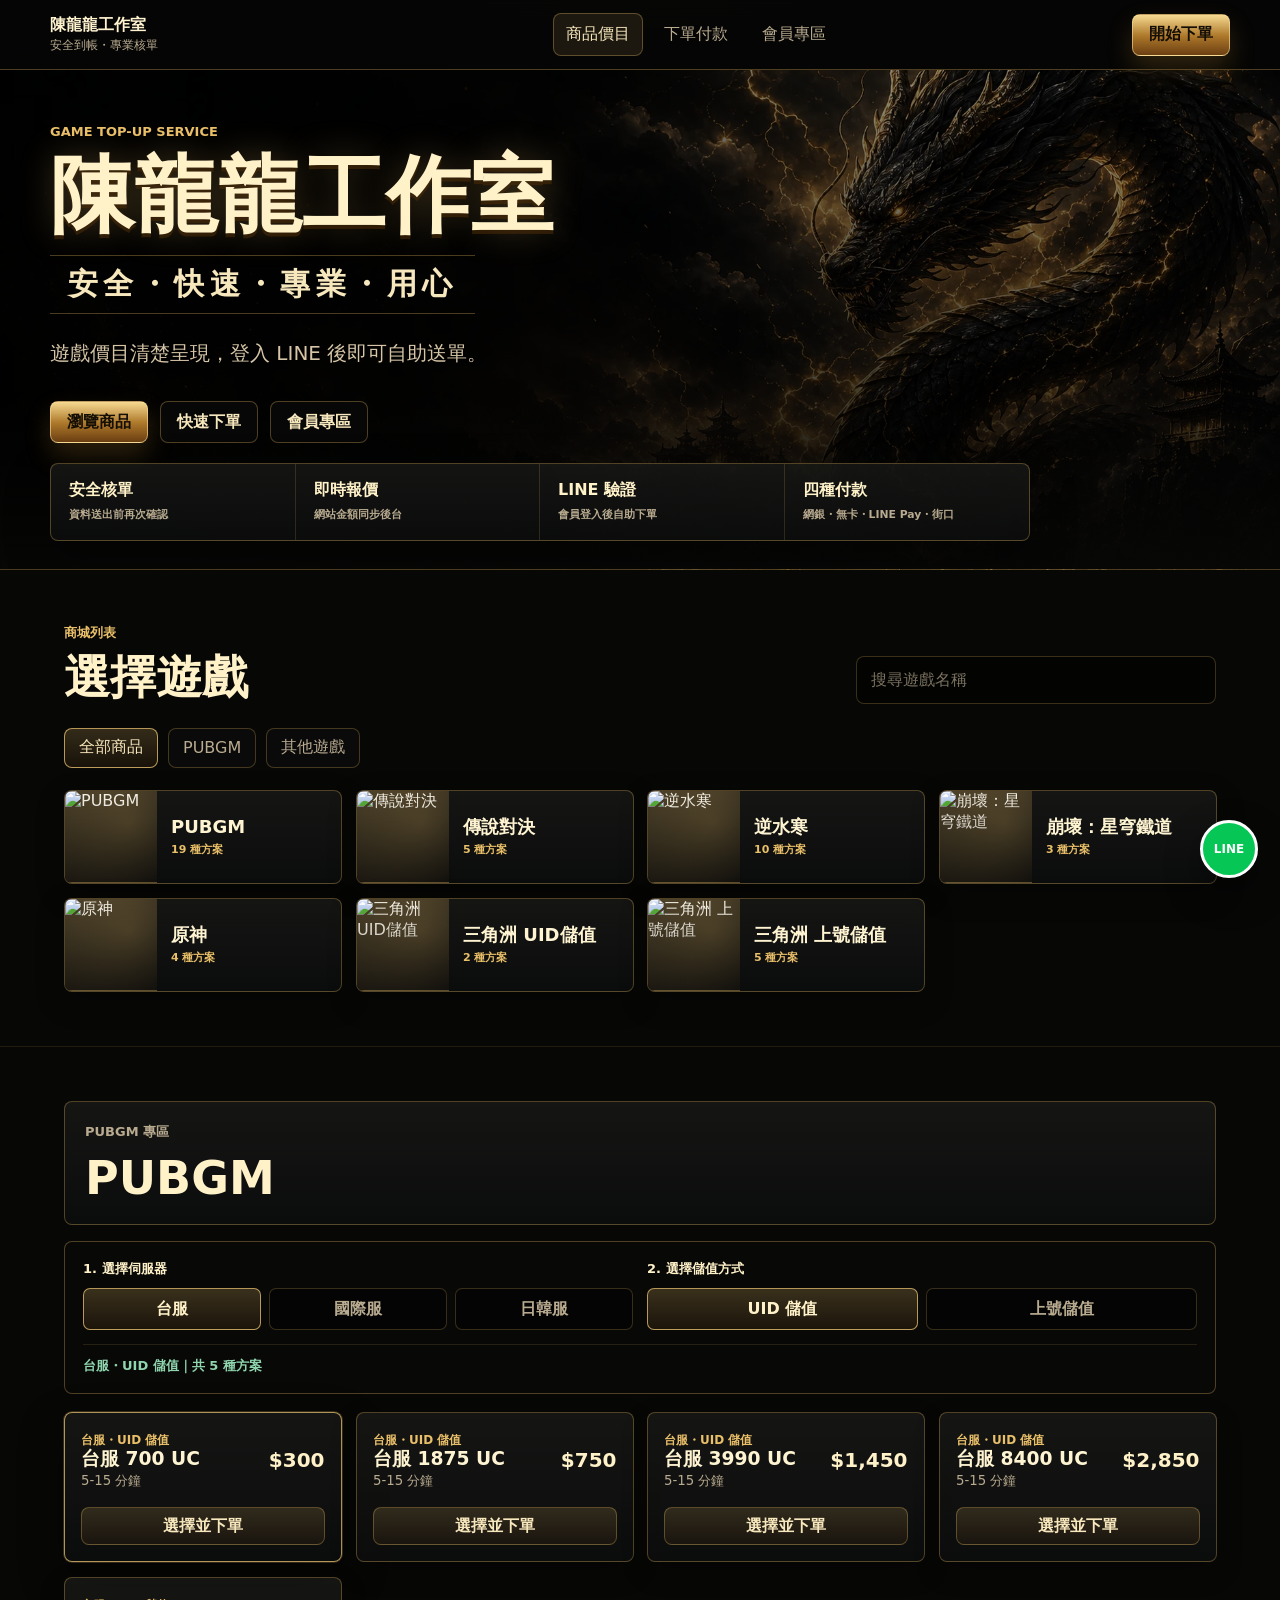
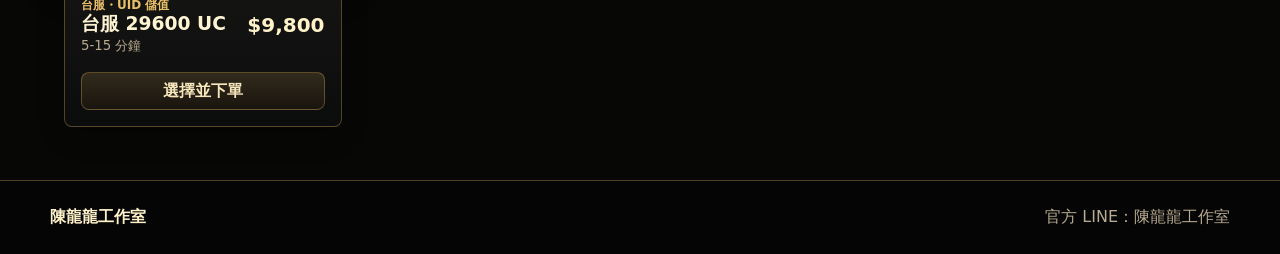
==== 01_正式網站檔案/網站原始檔/index.html @ 3202ae92 "Fix bundle plan selection and display" ====
<!doctype html>
<html lang="zh-Hant">
  <head>
    <meta charset="utf-8" />
    <meta name="viewport" content="width=device-width, initial-scale=1" />
    <title>陳龍龍工作室 | 遊戲商城</title>
    <script>
      (() => {
        const params = new URLSearchParams(location.search);
        const hasLineCallback = params.has("code") && params.has("state");
        const liffState = params.get("liff.state");
        const normalizeLineTarget = (value) => {
          if (!value) return "";
          let target = value;
          try {
            target = decodeURIComponent(value);
          } catch (error) {
            target = value;
          }
          if (!target.startsWith("/")) target = `/${target}`;
          return target.startsWith("//") ? "" : target;
        };

        const goToLineTarget = (target) => {
          const targetUrl = new URL(target, location.origin);
          if (targetUrl.pathname === "/" && hasLineCallback) targetUrl.pathname = "/order";
          params.delete("liff.state");
          params.forEach((value, key) => {
            if (!key.startsWith("liff.") && !targetUrl.searchParams.has(key)) {
              targetUrl.searchParams.append(key, value);
            }
          });
          const nextPath = `${targetUrl.pathname}${targetUrl.search}${targetUrl.hash || location.hash}`;
          const currentPath = `${location.pathname}${location.search}${location.hash}`;
          if (nextPath !== currentPath) location.replace(nextPath);
        };

        if (liffState) {
          const target = normalizeLineTarget(liffState);
          if (target) {
            goToLineTarget(target);
            return;
          }
        }

        if ((location.pathname.replace(/\/+$/, "") || "/") === "/" && hasLineCallback) {
          const targetUrl = new URL(location.href);
          targetUrl.pathname = "/order";
          location.replace(`${targetUrl.pathname}${targetUrl.search}${targetUrl.hash}`);
          return;
        }

        const path = location.pathname.replace(/\/+$/, "") || "/";
        const previewPage = params.get("view");
        document.documentElement.dataset.page = ["prices", "order", "member"].includes(previewPage)
          ? previewPage
          :
          path === "/order" || path === "/order.html"
            ? "order"
            : path === "/member" || path === "/member.html"
              ? "member"
              : "prices";
      })();
    </script>
    <link rel="preconnect" href="https://static.line-scdn.net" crossorigin />
    <link rel="dns-prefetch" href="https://script.google.com" />
    <link rel="preload" as="image" href="assets/dragon-premium-hero.webp" fetchpriority="high" />
    <link rel="stylesheet" href="styles.css?v=20260702-polish-1" />
    <script defer src="products.js?v=20260702-main-delta-v1"></script>
    <script defer src="line-config.js?v=20260702-main-account-v1"></script>
    <script defer src="payment-config.js?v=20260629-order-success"></script>
    <script>
      if (location.hostname === "dc12633.netlify.app") {
        location.replace(`https://327xzwyu.com${location.pathname}${location.search}${location.hash}`);
      }
    </script>
    <script>
      if (document.documentElement.dataset.page !== "prices") {
        const lineSdk = document.createElement("script");
        lineSdk.id = "lineLiffSdk";
        lineSdk.async = true;
        lineSdk.src = "https://static.line-scdn.net/liff/edge/2/sdk.js";
        document.head.appendChild(lineSdk);
      }
    </script>
  </head>
  <body>
    <header class="topbar">
      <a class="brand" href="/" aria-label="陳龍龍工作室首頁">
        <span>
          <strong>陳龍龍工作室</strong>
          <small>安全到帳・專業核單</small>
        </span>
      </a>

      <nav class="nav" aria-label="主要導覽">
        <a data-nav-page="prices" href="/">商品價目</a>
        <a data-nav-page="order" href="/order">下單付款</a>
        <a data-nav-page="member" href="/member">會員專區</a>
      </nav>

      <a class="header-action" href="/order">開始下單</a>
    </header>

    <main id="home">
      <section class="hero page-view page-prices">
        <div class="hero-copy">
          <p class="eyebrow">Game Top-Up Service</p>
          <h1>陳龍龍工作室</h1>
          <p class="hero-subtitle">安全・快速・專業・用心</p>
          <p class="lead">遊戲價目清楚呈現，登入 LINE 後即可自助送單。</p>
          <div class="hero-actions">
            <a class="primary-action" href="#games">瀏覽商品</a>
            <a class="secondary-action" href="/order">快速下單</a>
            <a class="secondary-action" href="/member">會員專區</a>
          </div>
        </div>

        <div class="hero-service-bar" aria-label="服務特色">
          <span><b>安全核單</b><small>資料送出前再次確認</small></span>
          <span><b>即時報價</b><small>網站金額同步後台</small></span>
          <span><b>LINE 驗證</b><small>會員登入後自助下單</small></span>
          <span><b>四種付款</b><small>網銀・無卡・LINE Pay・街口</small></span>
        </div>
      </section>

      <section class="store-shell page-view page-prices" id="games">
        <div class="section-head">
          <div>
            <p class="eyebrow">商城列表</p>
            <h2>選擇遊戲</h2>
          </div>
          <div class="search-box">
            <input id="gameSearch" type="search" placeholder="搜尋遊戲名稱" />
          </div>
        </div>

        <div class="category-tabs" id="categoryTabs" aria-label="遊戲分類"></div>
        <div class="game-grid" id="gameGrid"></div>
      </section>

      <section class="detail-panel page-view page-prices" id="detail">
        <div class="detail-hero">
          <div>
            <p class="eyebrow" id="detailCategory">UID 儲值</p>
            <h2 id="detailName">選擇遊戲</h2>
            <p id="detailDesc" hidden></p>
          </div>
        </div>

        <div class="catalog-filter-panel" id="catalogFilters" hidden></div>
        <div class="price-list" id="priceList"></div>
      </section>

      <section class="order-zone page-view page-order" id="order">
        <div class="order-page-head">
          <div>
            <p class="eyebrow">Order & Payment</p>
            <h1>下單與付款</h1>
            <p>選擇商品後填寫遊戲資料與付款方式，送出成功會立即顯示訂單編號。</p>
          </div>
          <a class="secondary-button" href="/">返回商品價目</a>
        </div>
        <form class="order-form" id="orderForm">
          <div class="section-head compact">
            <div>
              <p class="eyebrow">線上訂單</p>
              <h2>提交代儲資料</h2>
            </div>
            <span class="secure-badge">LINE 會員驗證</span>
          </div>

          <div class="member-panel" id="lineMemberPanel">
            <div class="member-identity">
              <span>LINE 會員</span>
              <strong id="lineMemberName">尚未登入</strong>
              <small id="lineMemberHint">請先登入 LINE 後再下單。</small>
            </div>
            <div class="member-summary" id="lineMemberSummary" hidden>
              <div>
                <span>會員等級</span>
                <strong id="memberLevelName">普通會員</strong>
              </div>
              <div>
                <span>目前折扣</span>
                <strong id="memberDiscountLabel">無折扣</strong>
              </div>
              <div>
                <span>累積消費</span>
                <strong id="memberTotalSpent">NT$ 0</strong>
              </div>
              <div>
                <span>完成訂單</span>
                <strong id="memberCompletedOrders">0 筆</strong>
              </div>
            </div>
            <button class="secondary-button line-login-button" id="lineLoginButton" type="button">LINE 登入</button>
            <a class="secondary-button member-area-link" href="/member">查看會員專區</a>
          </div>

          <div class="form-grid">
            <label>
              遊戲
              <select id="gameSelect" required></select>
            </label>
            <div class="plan-field" id="planField">
              <span>方案</span>
              <select id="planSelect" required></select>
              <div class="plan-picker" id="planPicker" hidden>
                <button class="plan-picker-button" id="planPickerButton" type="button" aria-expanded="false" aria-controls="planPickerMenu"></button>
                <div class="plan-picker-menu" id="planPickerMenu" hidden></div>
              </div>
            </div>
            <label>
              數量
              <input id="quantity" type="number" min="1" max="20" value="1" required />
            </label>
            <label>
              伺服器 / 區服
              <input id="serverName" type="text" placeholder="例如：台服、國際服、亞服" required />
            </label>
            <label>
              UID
              <input id="playerId" type="text" placeholder="請填 UID" required />
            </label>
            <label>
              玩家名稱
              <input id="playerName" type="text" placeholder="請填遊戲內玩家名稱" required />
            </label>
            <label id="gameLoginMethodField" hidden>
              登入方式
              <select id="gameLoginMethod">
                <option value="">請選擇登入方式</option>
                <option value="掃碼登入">掃碼登入</option>
                <option value="Facebook">Facebook</option>
                <option value="Google">Google</option>
                <option value="Apple ID">Apple ID</option>
                <option value="LINE">LINE</option>
                <option value="Twitter / X">Twitter / X</option>
                <option value="其他">其他</option>
              </select>
              <small id="loginInfoHint">此方案需要提供登入方式、帳號與密碼。</small>
            </label>
            <label id="gameLoginAccountField" hidden>
              帳號
              <input id="gameLoginAccount" type="text" maxlength="160" autocomplete="off" placeholder="請填遊戲登入帳號" />
            </label>
            <label id="gameLoginPasswordField" hidden>
              密碼
              <input id="gameLoginPassword" type="text" maxlength="160" autocomplete="off" placeholder="請填遊戲登入密碼" />
            </label>
          </div>

          <div class="payment-box">
            <div class="payment-title">
              <span>付款方式</span>
              <small>選好後送出訂單，付款資訊會由官方 LINE 傳送。</small>
            </div>
            <div class="payment-options">
              <button class="pay active" data-payment="網銀" type="button">
                <strong>網銀轉帳</strong>
                <small>銀行帳戶付款</small>
              </button>
              <button class="pay" data-payment="無卡" type="button">
                <strong>無卡存款</strong>
                <small>ATM / 超商代碼</small>
              </button>
              <button class="pay" data-payment="LINE Pay" type="button">
                <strong>LINE Pay</strong>
                <small>請向客服確認</small>
              </button>
              <button class="pay" data-payment="街口" type="button">
                <strong>街口支付</strong>
                <small>填末三碼辨識</small>
              </button>
            </div>
            <label id="paymentAccountField" class="payment-account-field">
              付款帳戶識別
              <input id="paymentAccountKey" type="text" maxlength="80" placeholder="銀行名稱＋帳號末五碼" autocomplete="off" />
              <small id="paymentAccountHint">只填銀行名稱與帳號末五碼，不要填完整帳號。</small>
            </label>
            <div class="payment-preview">
              <small>已選付款方式</small>
              <p id="paymentPreview">付款方式：網銀</p>
              <strong class="payment-safety-warning">只接受本人付款，禁止第三方代付、代轉、代存。</strong>
            </div>
          </div>

          <p class="verify-status" id="verifyStatus">請先登入 LINE 會員後再下單。</p>

          <label class="wide">
            備註
            <textarea id="notes" rows="4" placeholder="可填付款後五碼、特殊需求或客服備註"></textarea>
          </label>

          <section class="terms-confirmation" aria-labelledby="termsTitle">
            <div class="terms-confirmation-head">
              <div>
                <span>下單前必讀</span>
                <strong id="termsTitle">購買須知與年齡確認</strong>
              </div>
              <button class="secondary-button" id="openTermsButton" type="button">閱讀購買須知</button>
            </div>
            <p>須完整閱讀購買須知並完成兩項確認，才能送出訂單。</p>
            <label class="check-row terms-check">
              <input id="termsAccepted" type="checkbox" required disabled />
              <span>我已完整閱讀並同意購買須知。</span>
            </label>
            <label class="check-row terms-check">
              <input id="ageConfirmed" type="checkbox" required />
              <span>我確認本人已滿 18 歲；若未滿 18 歲，已事先取得法定代理人同意後下單。</span>
            </label>
          </section>

          <label class="check-row">
            <input id="policy" type="checkbox" required />
            <span>我確認遊戲、伺服器、UID 與方案皆正確；若填寫錯誤導致儲值問題，需自行承擔責任。</span>
          </label>

          <button class="submit-btn" type="submit">送出訂單</button>
        </form>

        <aside class="summary" aria-live="polite">
          <div class="summary-top">
            <span>折扣後金額</span>
            <strong id="summaryTotal">NT$ 0</strong>
          </div>
          <div class="summary-line">
            <span>原價</span>
            <b id="summaryOriginalTotal">NT$ 0</b>
          </div>
          <div class="summary-line">
            <span>會員等級</span>
            <b id="summaryMemberLevel">普通會員</b>
          </div>
          <div class="summary-line">
            <span>會員折扣</span>
            <b id="summaryDiscount">無折扣</b>
          </div>
          <div class="summary-line">
            <span>遊戲</span>
            <b id="summaryGame">尚未選擇</b>
          </div>
          <div class="summary-line">
            <span>方案</span>
            <b id="summaryPlan">尚未選擇</b>
          </div>
          <div class="summary-line">
            <span>處理時間</span>
            <b id="summaryEta">確認後處理</b>
          </div>
          <div class="confirmation" id="confirmation" hidden></div>
        </aside>
      </section>

      <section class="member-area page-view page-member" id="memberArea">
        <div class="section-head">
          <div>
            <p class="eyebrow">Member Center</p>
            <h2>會員專區</h2>
          </div>
          <div class="member-page-actions">
            <a class="secondary-button" href="/">查看商品價目</a>
            <button class="secondary-button" id="memberAreaLoginButton" type="button">LINE 會員登入</button>
          </div>
        </div>

        <div class="member-area-grid" id="memberAreaContent">
          <article class="member-level-card">
            <span>目前會員等級</span>
            <strong id="areaMemberLevel">尚未登入</strong>
            <p id="areaMemberHint">登入 LINE 後即可查看會員等級、累積消費與最近訂單。</p>
          </article>

          <article class="member-progress-card">
            <div class="member-card-head">
              <span>累積消費</span>
              <strong id="areaTotalSpent">NT$ 0</strong>
            </div>
            <div class="progress-track" aria-label="會員升級進度">
              <div class="progress-fill" id="areaProgressFill" style="width: 0%"></div>
            </div>
            <p id="areaNextLevelText">登入後顯示升級進度。</p>
          </article>

          <article class="member-benefits-card">
            <div class="member-card-head">
              <span>會員權益</span>
              <strong id="areaDiscountLabel">無折扣</strong>
            </div>
            <div class="benefit-list">
              <div><span>優先排單</span><b id="areaPriorityStatus">尚未登入</b></div>
              <div><span>完成訂單</span><b id="areaCompletedOrders">0 筆</b></div>
              <div><span>下次折扣</span><b id="areaDiscountPercent">原價</b></div>
            </div>
          </article>

          <article class="member-rules-card">
            <h3>會員等級權益說明</h3>
            <div class="level-rule-grid" id="levelRuleGrid">
              <div><b>普通會員</b><span>預設等級・一般排單・無折扣</span></div>
              <div><b>青銅會員</b><span>累積 NT$ 30,000・優先排單・無折扣</span></div>
              <div><b>白銀會員</b><span>累積 NT$ 50,000・優先排單・無折扣</span></div>
              <div><b>黃金會員</b><span>累積 NT$ 100,000・優先排單・無折扣</span></div>
            </div>
          </article>

          <article class="member-orders-card">
            <div class="member-card-head">
              <span>最近訂單紀錄</span>
              <strong id="areaOrderCount">0 筆</strong>
            </div>
            <div class="member-orders-list" id="areaRecentOrders">
              <p>登入後顯示最近訂單。</p>
            </div>
          </article>
        </div>
      </section>
    </main>

    <a class="floating-line" href="https://line.me/R/ti/p/@327xzwyu" target="_blank" rel="noopener" aria-label="加入 DC手遊代儲官方 LINE">LINE</a>

    <footer class="site-footer">
      <strong>陳龍龍工作室</strong>
      <span>官方 LINE：陳龍龍工作室</span>
    </footer>

    <div class="terms-modal" id="termsModal" hidden>
      <div class="terms-backdrop" data-close-terms></div>
      <section class="terms-dialog" role="dialog" aria-modal="true" aria-labelledby="termsDialogTitle">
        <div class="terms-dialog-head">
          <div>
            <p class="eyebrow">下單前必讀</p>
            <h2 id="termsDialogTitle">購買須知</h2>
          </div>
          <button class="terms-close" type="button" data-close-terms aria-label="關閉購買須知">×</button>
        </div>

        <div class="terms-content" id="termsContent" tabindex="0">
          <p class="terms-lead">請完整閱讀以下內容。滑到最下方後，才能按下「我已閱讀並同意」。</p>
          <ol>
            <li>上號代儲期間，請買家關閉遊戲且勿強制登入遊戲，以避免扣款失敗。請等待工作人員通知儲值完畢後再上線；若因買家於代儲期間登入而造成儲值失敗，相關後果由買家自行承擔。</li>
            <li>代儲服務開始執行或交易完成後，不得任意取消交易或要求退款；但法律另有強制規定者，不在此限。</li>
            <li>代儲服務完成後，請買家務必立即更改密碼，以維護帳號安全並避免非必要誤會。</li>
            <li>若遊戲官方禁止第三方代儲行為，買家仍選擇委託本店代儲，後續若帳號遭遊戲官方限制、停權或其他處分，本店不負相關賠償責任；但因本店故意或重大過失所致者，不在此限。</li>
            <li>如遇代儲後點數遭扣回，請提供完整截圖並向遊戲官方確認遭退款的交易明細。經雙方核實後，依實際情況進入補單程序。</li>
          </ol>
          <div class="terms-note">
            <strong>服務性質說明</strong>
            <p>本服務係依買家指示代為處理遊戲儲值並提供相關勞務。買家送出訂單，即表示已閱讀、理解並同意本購買須知。</p>
          </div>
          <p class="terms-minor">未滿 18 歲者，必須先取得法定代理人同意後才能下單。若無法確認已取得同意，請勿送出訂單。</p>
        </div>

        <div class="terms-dialog-actions">
          <small id="termsScrollHint">請繼續向下閱讀</small>
          <button class="submit-btn terms-accept-button" id="acceptTermsButton" type="button" disabled>我已閱讀並同意</button>
        </div>
      </section>
    </div>

    <div class="order-success-modal" id="orderSuccessModal" hidden>
      <div class="order-success-backdrop"></div>
      <section class="order-success-dialog" role="dialog" aria-modal="true" aria-labelledby="orderSuccessTitle">
        <div class="success-check" aria-hidden="true">✓</div>
        <p class="eyebrow">Order Submitted</p>
        <h2 id="orderSuccessTitle">訂單已送出</h2>
        <p class="success-lead">我們已收到你的訂單，請不要重複送單。</p>

        <div class="success-order-info">
          <span>訂單編號</span>
          <strong id="successOrderId"></strong>
          <span>訂單金額</span>
          <strong id="successOrderTotal"></strong>
        </div>

        <div class="success-payment-info">
          <span>付款方式</span>
          <strong id="successPaymentMethod"></strong>
          <p id="successPaymentInstruction"></p>
        </div>

        <p class="success-line-status" id="successLineStatus">官方 LINE 正在傳送訂單通知。</p>
        <div class="success-actions">
          <button class="secondary-button" id="copySuccessOrderButton" type="button">複製訂單與付款資料</button>
          <button class="submit-btn" id="closeSuccessButton" type="button">我知道了</button>
        </div>
      </section>
    </div>

    <script defer src="app.js?v=20260702-bundle-plan-1"></script>
  </body>
</html>
---- 01_正式網站檔案/網站原始檔/styles.css ----
:root {
  color-scheme: dark;
  --ink: #f7e7bd;
  --text: #f8f3e8;
  --muted: #b9ab90;
  --line: rgba(218, 174, 88, .34);
  --line-strong: rgba(241, 201, 118, .72);
  --paper: #070706;
  --panel: rgba(12, 13, 14, .86);
  --panel-solid: #10100e;
  --gold: #e9bf69;
  --gold-soft: #b98533;
  --gold-deep: #6b4619;
  --jade: #8fd5ae;
  --red: #8b1f19;
  --shadow: 0 18px 44px rgba(0, 0, 0, .38);
}

* {
  box-sizing: border-box;
}

[hidden] {
  display: none !important;
}

html {
  scroll-behavior: smooth;
}

body {
  margin: 0;
  min-width: 320px;
  background:
    linear-gradient(180deg, rgba(233, 191, 105, .05), transparent 360px),
    radial-gradient(circle at 50% -20%, rgba(170, 113, 34, .16), transparent 520px),
    var(--paper);
  color: var(--text);
  font-family: "Microsoft JhengHei", "Noto Sans TC", system-ui, sans-serif;
  letter-spacing: 0;
}

a {
  color: inherit;
  text-decoration: none;
}

button,
input,
select,
textarea {
  font: inherit;
}

button,
a {
  touch-action: manipulation;
}

button {
  cursor: pointer;
}

.topbar {
  position: sticky;
  top: 0;
  z-index: 30;
  display: flex;
  align-items: center;
  justify-content: space-between;
  gap: 18px;
  min-height: 70px;
  padding: 10px max(18px, calc((100vw - 1180px) / 2));
  border-bottom: 1px solid var(--line);
  background: rgba(5, 5, 5, .9);
  backdrop-filter: blur(10px);
}

.brand {
  display: inline-flex;
  align-items: center;
  min-width: 210px;
}

.brand strong,
.brand small {
  display: block;
  line-height: 1.12;
}

.brand strong {
  color: #fff3cf;
}

.brand small {
  margin-top: 5px;
  color: var(--muted);
  font-size: 12px;
}

.nav {
  display: flex;
  gap: 8px;
  color: var(--muted);
}

.nav a {
  min-width: 64px;
  padding: 10px 12px;
  border-radius: 8px;
  text-align: center;
}

.nav a:hover {
  background: rgba(233, 191, 105, .1);
  color: var(--ink);
}

.header-action,
.primary-action,
.secondary-action,
.submit-btn,
.secondary-button {
  display: inline-flex;
  align-items: center;
  justify-content: center;
  min-height: 42px;
  padding: 0 16px;
  border-radius: 8px;
  font-weight: 900;
  white-space: nowrap;
}

.header-action,
.primary-action,
.submit-btn {
  border: 1px solid rgba(250, 222, 150, .6);
  background:
    linear-gradient(180deg, #f6d991, #ae792b 52%, #6b3f12);
  color: #140e05;
  box-shadow: 0 12px 26px rgba(185, 133, 51, .24);
}

.secondary-action,
.secondary-button {
  border: 1px solid var(--line);
  background: rgba(10, 10, 10, .72);
  color: var(--ink);
}

.hero {
  position: relative;
  min-height: min(560px, calc(100vh - 70px));
  display: grid;
  grid-template-rows: 1fr auto;
  align-items: center;
  padding: 70px max(18px, calc((100vw - 1180px) / 2)) 28px;
  overflow: hidden;
  border-bottom: 1px solid var(--line);
  background:
    linear-gradient(90deg, rgba(0, 0, 0, .92) 0%, rgba(0, 0, 0, .72) 38%, rgba(0, 0, 0, .32) 64%, rgba(0, 0, 0, .2) 100%),
    linear-gradient(180deg, rgba(0, 0, 0, .18), rgba(0, 0, 0, .84)),
    url("assets/dragon-premium-hero.webp") center / cover no-repeat;
}

.hero::after {
  content: "";
  position: absolute;
  inset: auto 0 0;
  height: 34%;
  background: linear-gradient(180deg, transparent, rgba(7, 7, 6, .94));
  pointer-events: none;
}

.hero-copy,
.hero-service-bar {
  position: relative;
  z-index: 1;
}

.hero-copy {
  max-width: 680px;
  padding-bottom: 30px;
}

.eyebrow {
  margin: 0 0 10px;
  color: var(--gold);
  font-size: 13px;
  font-weight: 900;
  text-transform: uppercase;
}

h1,
h2,
h3 {
  margin: 0;
  line-height: 1.12;
}

h1 {
  max-width: 860px;
  color: #fff2c9;
  font-family: "DFKai-SB", "KaiTi", "Microsoft JhengHei", serif;
  font-size: clamp(52px, 7vw, 84px);
  font-weight: 900;
  text-shadow: 0 4px 0 rgba(76, 43, 8, .55), 0 0 34px rgba(233, 191, 105, .28);
}

h2 {
  color: #fff2c9;
  font-size: clamp(28px, 4vw, 46px);
}

h3 {
  color: #fff4d2;
}

.hero-subtitle {
  width: fit-content;
  margin: 12px 0 0;
  padding: 8px 18px;
  border-top: 1px solid var(--line);
  border-bottom: 1px solid var(--line);
  color: var(--ink);
  font-size: clamp(18px, 2.5vw, 30px);
  font-weight: 900;
  letter-spacing: .18em;
}

.lead {
  max-width: 560px;
  margin: 22px 0 0;
  color: #d6c6a7;
  font-size: clamp(16px, 2vw, 20px);
  line-height: 1.75;
}

.hero-actions {
  display: flex;
  flex-wrap: wrap;
  gap: 12px;
  margin-top: 30px;
}

.hero-service-bar,
.game-card,
.detail-hero,
.price-card,
.order-form,
.summary,
.admin-panel,
.admin-game {
  border: 1px solid var(--line);
  background:
    linear-gradient(180deg, rgba(255, 244, 210, .055), rgba(255, 255, 255, .015)),
    rgba(8, 9, 9, .82);
  box-shadow: var(--shadow);
}

.hero-service-bar span,
.summary-top span,
.summary-line span,
.payment-box > span,
.payment-title span {
  color: var(--gold);
  font-size: 13px;
  font-weight: 900;
}

.hero-service-bar {
  display: grid;
  grid-template-columns: repeat(4, minmax(0, 1fr));
  width: min(100%, 980px);
  border-radius: 8px;
  overflow: hidden;
}

.hero-service-bar span {
  display: grid;
  gap: 5px;
  min-height: 76px;
  padding: 16px 18px;
  border-right: 1px solid rgba(218, 174, 88, .18);
}

.hero-service-bar span:last-child {
  border-right: 0;
}

.hero-service-bar b {
  color: #fff2c9;
  font-size: 16px;
}

.hero-service-bar small {
  color: var(--muted);
  line-height: 1.45;
}

.store-shell,
.detail-panel,
.order-zone,
.member-area,
.admin-shell {
  width: min(100%, 1324px);
  margin-inline: auto;
  padding: 54px clamp(18px, 5vw, 72px);
}

.detail-panel,
.order-zone,
.member-area {
  content-visibility: auto;
  contain-intrinsic-size: auto 760px;
}

.section-head {
  display: flex;
  align-items: end;
  justify-content: space-between;
  gap: 18px;
  margin-bottom: 24px;
}

.section-head.compact {
  margin-bottom: 22px;
}

.search-box {
  width: min(360px, 100%);
}

input,
select,
textarea {
  width: 100%;
  border: 1px solid rgba(218, 174, 88, .26);
  border-radius: 8px;
  background: rgba(0, 0, 0, .56);
  color: #fff5da;
  outline: none;
}

input,
select {
  min-height: 48px;
  padding: 0 14px;
}

textarea {
  padding: 14px;
  resize: vertical;
}

input::placeholder,
textarea::placeholder {
  color: rgba(222, 205, 171, .55);
}

input:focus,
select:focus,
textarea:focus {
  border-color: var(--line-strong);
  box-shadow: 0 0 0 3px rgba(233, 191, 105, .12);
}

.category-tabs {
  display: flex;
  flex-wrap: wrap;
  gap: 10px;
  margin-bottom: 22px;
}

.category-tab,
.pay {
  min-height: 40px;
  padding: 0 14px;
  border: 1px solid rgba(218, 174, 88, .28);
  border-radius: 8px;
  background: rgba(12, 12, 12, .78);
  color: var(--muted);
}

.category-tab.active,
.category-tab:hover,
.pay.active,
.pay:hover {
  border-color: var(--line-strong);
  background: linear-gradient(180deg, rgba(233, 191, 105, .2), rgba(107, 70, 25, .18));
  color: var(--ink);
}

.game-grid,
.price-list {
  display: grid;
  grid-template-columns: repeat(4, minmax(0, 1fr));
  gap: 18px;
}

.game-card {
  display: grid;
  grid-template-rows: auto 1fr;
  overflow: hidden;
  border-radius: 8px;
  cursor: pointer;
  contain: layout paint style;
  transition: transform .16s ease, border-color .16s ease;
}

.game-card:hover {
  transform: translateY(-4px);
  border-color: var(--line-strong);
}

.game-cover {
  position: relative;
  display: grid;
  aspect-ratio: 16 / 10;
  place-items: center;
  overflow: hidden;
  background:
    linear-gradient(135deg, rgba(233, 191, 105, .22), rgba(0, 0, 0, .15)),
    radial-gradient(circle at 70% 35%, rgba(233, 191, 105, .26), transparent 90px),
    #111;
}

.game-cover img {
  width: 100%;
  height: 100%;
  object-fit: cover;
}

.game-cover::after {
  content: "";
  position: absolute;
  inset: 0;
  border-bottom: 1px solid var(--line);
  background: linear-gradient(180deg, transparent, rgba(0, 0, 0, .34));
}

.game-cover span {
  position: relative;
  z-index: 1;
  color: #fff0c8;
  font-family: "DFKai-SB", "KaiTi", "Microsoft JhengHei", serif;
  font-size: 58px;
  font-weight: 900;
  text-shadow: 0 0 24px rgba(233, 191, 105, .3);
}

.game-card-body {
  display: grid;
  min-height: 68px;
  place-items: center;
  padding: 16px;
  text-align: center;
}

.game-card-body h3 {
  font-size: 20px;
}

.game-card-body p,
.detail-hero p,
.price-card small,
.verify-status,
.admin-game span {
  color: var(--muted);
  line-height: 1.6;
}

.detail-panel {
  border-top: 1px solid rgba(218, 174, 88, .12);
}

.price-list {
  grid-template-columns: repeat(3, minmax(0, 1fr));
}

.detail-hero {
  display: grid;
  grid-template-columns: 1fr;
  gap: 12px;
  align-items: center;
  margin-bottom: 24px;
  padding: 24px;
  border-radius: 8px;
}

.detail-score {
  display: grid;
  min-width: 110px;
  justify-items: center;
  padding: 16px;
  border: 1px solid rgba(218, 174, 88, .28);
  border-radius: 8px;
  background: rgba(0, 0, 0, .42);
}

.detail-score strong {
  color: var(--gold);
  font-size: 34px;
}

.detail-score span,
.detail-score small {
  color: var(--muted);
}

.price-card {
  display: grid;
  grid-template-columns: 1fr auto;
  gap: 16px;
  align-items: center;
  min-height: 148px;
  padding: 18px;
  border-radius: 8px;
  contain: layout paint style;
}

.price-card.selected {
  border-color: var(--line-strong);
  box-shadow: 0 0 0 1px rgba(233, 191, 105, .2), var(--shadow);
}

.price-card span {
  color: var(--gold);
  font-size: 12px;
  font-weight: 900;
}

.price-card strong {
  color: #fff2c9;
  font-size: 22px;
}

.select-plan {
  grid-column: 1 / -1;
  min-height: 40px;
  border: 1px solid var(--line);
  border-radius: 8px;
  background: rgba(0, 0, 0, .52);
  color: var(--ink);
  font-weight: 900;
}

.select-plan:hover {
  border-color: var(--line-strong);
}

.order-zone {
  display: grid;
  grid-template-columns: minmax(0, 1fr) minmax(320px, .38fr);
  gap: 22px;
  align-items: start;
}

.order-form,
.summary,
.admin-panel {
  padding: 24px;
  border-radius: 8px;
}

.form-grid,
.admin-form {
  display: grid;
  grid-template-columns: repeat(2, minmax(0, 1fr));
  gap: 16px;
}

label {
  display: grid;
  gap: 8px;
  color: #fff2c9;
  font-weight: 900;
}

.plan-field {
  position: relative;
  display: grid;
  gap: 8px;
  color: #fff2c9;
  font-weight: 900;
}

.plan-field.enhanced select {
  display: none;
}

.plan-picker {
  position: relative;
}

.plan-picker-button {
  display: grid;
  grid-template-columns: minmax(0, 1fr) auto auto;
  gap: 12px;
  align-items: center;
  width: 100%;
  min-height: 52px;
  padding: 0 15px;
  border: 1px solid rgba(218, 174, 88, .38);
  border-radius: 8px;
  background: rgba(0, 0, 0, .58);
  color: #fff5da;
  text-align: left;
}

.plan-picker-button::after {
  content: "⌄";
  color: var(--ink);
  font-size: 16px;
}

.plan-picker-button span {
  min-width: 0;
  overflow: hidden;
  text-overflow: ellipsis;
  white-space: nowrap;
}

.plan-picker-button strong {
  color: var(--ink);
}

.plan-picker.open .plan-picker-button {
  border-color: var(--line-strong);
  box-shadow: 0 0 0 3px rgba(233, 191, 105, .12);
}

.plan-picker-menu {
  position: absolute;
  z-index: 24;
  top: calc(100% + 10px);
  left: 0;
  right: 0;
  max-height: min(380px, 56vh);
  display: grid;
  gap: 9px;
  padding: 10px;
  overflow: auto;
  border: 1px solid rgba(218, 174, 88, .36);
  border-radius: 8px;
  background: #11100e;
  box-shadow: 0 22px 54px rgba(0, 0, 0, .55);
}

.plan-picker-option {
  display: grid;
  grid-template-columns: minmax(0, 1fr) auto;
  gap: 4px 12px;
  width: 100%;
  min-height: 62px;
  padding: 12px 14px;
  border: 1px solid rgba(218, 174, 88, .16);
  border-radius: 8px;
  background: rgba(0, 0, 0, .34);
  color: #fff2c9;
  text-align: left;
}

.plan-picker-option + .plan-picker-option {
  margin-top: 0;
}

.plan-picker-option strong {
  color: var(--ink);
}

.plan-picker-option small {
  grid-column: 1 / -1;
  color: var(--muted);
  font-size: 12px;
}

.plan-picker-option.active,
.plan-picker-option:hover {
  border-color: var(--line-strong);
  background: linear-gradient(180deg, rgba(233, 191, 105, .2), rgba(107, 70, 25, .16));
}

.form-grid small {
  color: var(--muted);
  font-size: 12px;
  font-weight: 700;
  line-height: 1.45;
}

.wide,
.admin-wide,
.verify-row {
  grid-column: 1 / -1;
}

.verify-row {
  display: grid;
  grid-template-columns: 1fr auto auto;
  gap: 10px;
  align-items: end;
}

.member-panel {
  display: flex;
  align-items: center;
  justify-content: space-between;
  gap: 14px;
  margin-bottom: 18px;
  padding: 16px;
  border: 1px solid rgba(218, 174, 88, .24);
  border-radius: 8px;
  background:
    linear-gradient(135deg, rgba(233, 191, 105, .12), rgba(0, 0, 0, .16)),
    rgba(0, 0, 0, .28);
}

.member-panel.active {
  border-color: rgba(143, 213, 174, .56);
  background:
    linear-gradient(135deg, rgba(143, 213, 174, .13), rgba(233, 191, 105, .08)),
    rgba(0, 0, 0, .28);
}

.member-panel span,
.member-panel small {
  display: block;
}

.member-panel span {
  color: var(--gold);
  font-size: 12px;
  font-weight: 900;
}

.member-panel strong {
  display: block;
  margin-top: 4px;
  color: #fff2c9;
  font-size: 19px;
}

.member-panel small {
  margin-top: 5px;
  color: var(--muted);
  line-height: 1.5;
}

.member-panel .line-login-button {
  min-width: 118px;
}

.member-area-link {
  min-width: 126px;
}

.member-summary {
  display: grid;
  grid-template-columns: repeat(4, minmax(100px, 1fr));
  gap: 10px;
  margin-left: auto;
}

.member-summary[hidden] {
  display: none;
}

.member-summary div {
  min-width: 112px;
  padding: 10px 12px;
  border: 1px solid rgba(143, 213, 174, .28);
  border-radius: 7px;
  background: rgba(0, 0, 0, .22);
}

.member-summary strong {
  margin-top: 2px;
  font-size: 17px;
}

.secure-badge {
  display: inline-flex;
  align-items: center;
  min-height: 34px;
  padding: 0 12px;
  border: 1px solid var(--line);
  border-radius: 8px;
  color: var(--ink);
  font-size: 13px;
  font-weight: 900;
}

.verify-status {
  margin: 16px 0;
  padding: 12px 14px;
  border: 1px solid rgba(218, 174, 88, .2);
  border-radius: 8px;
  background: rgba(0, 0, 0, .32);
}

.verify-status.success {
  border-color: rgba(143, 213, 174, .55);
  color: #bff2ce;
}

.verify-status.error {
  border-color: rgba(215, 88, 76, .6);
  color: #ffb0a9;
}

.verify-status.pending {
  color: var(--ink);
}

.submit-btn:disabled {
  cursor: wait;
  opacity: .72;
}

.check-row,
.admin-check {
  display: flex;
  align-items: flex-start;
  gap: 10px;
  margin: 16px 0;
  color: var(--muted);
  font-weight: 700;
  line-height: 1.65;
}

.check-row input {
  width: 18px;
  min-height: 18px;
  margin-top: 4px;
}

.summary {
  position: sticky;
  top: 98px;
}

.summary-top {
  display: grid;
  gap: 8px;
  padding-bottom: 18px;
  border-bottom: 1px solid var(--line);
}

.summary-top strong {
  color: #fff2c9;
  font-size: 34px;
}

.summary-line {
  display: flex;
  justify-content: space-between;
  gap: 16px;
  padding: 16px 0;
  border-bottom: 1px solid rgba(218, 174, 88, .16);
}

.summary-line b {
  color: #fff2c9;
  text-align: right;
}

.summary-line #summaryDiscount {
  color: #bff2ce;
}

.member-area {
  border-top: 1px solid rgba(218, 174, 88, .14);
}

.member-area-grid {
  display: grid;
  grid-template-columns: repeat(3, minmax(0, 1fr));
  gap: 18px;
}

.member-level-card,
.member-progress-card,
.member-benefits-card,
.member-rules-card,
.member-orders-card {
  border: 1px solid var(--line);
  border-radius: 8px;
  background:
    linear-gradient(180deg, rgba(255, 244, 210, .055), rgba(255, 255, 255, .015)),
    rgba(8, 9, 9, .82);
  box-shadow: 0 18px 48px rgba(0, 0, 0, .32);
}

.member-level-card,
.member-progress-card,
.member-benefits-card {
  min-height: 210px;
  padding: 22px;
}

.member-level-card {
  display: grid;
  align-content: space-between;
  background:
    linear-gradient(145deg, rgba(233, 191, 105, .2), rgba(143, 213, 174, .08)),
    rgba(8, 9, 9, .88);
}

.member-level-card span,
.member-card-head span,
.benefit-list span {
  color: var(--gold);
  font-size: 13px;
  font-weight: 900;
}

.member-level-card strong {
  display: block;
  margin: 10px 0;
  color: #fff2c9;
  font-size: clamp(34px, 5vw, 52px);
  line-height: 1.05;
}

.member-level-card p,
.member-progress-card p,
.member-orders-list p {
  margin: 0;
  color: var(--muted);
  line-height: 1.7;
}

.member-card-head {
  display: flex;
  align-items: center;
  justify-content: space-between;
  gap: 16px;
  margin-bottom: 18px;
}

.member-card-head strong {
  color: #fff2c9;
  text-align: right;
}

.progress-track {
  height: 12px;
  overflow: hidden;
  border: 1px solid rgba(218, 174, 88, .3);
  border-radius: 999px;
  background: rgba(0, 0, 0, .38);
}

.progress-fill {
  height: 100%;
  border-radius: inherit;
  background: linear-gradient(90deg, #8fd5ae, #e9bf69);
  transition: width .24s ease;
}

.member-progress-card p {
  margin-top: 16px;
}

.benefit-list {
  display: grid;
  gap: 10px;
}

.benefit-list div {
  display: flex;
  justify-content: space-between;
  gap: 12px;
  padding: 12px 0;
  border-bottom: 1px solid rgba(218, 174, 88, .14);
}

.benefit-list div:last-child {
  border-bottom: 0;
}

.benefit-list b {
  color: #fff2c9;
  text-align: right;
}

.member-rules-card,
.member-orders-card {
  grid-column: span 3;
  padding: 22px;
}

.member-rules-card h3 {
  margin-bottom: 16px;
  color: #fff2c9;
  font-size: 22px;
}

.level-rule-grid {
  display: grid;
  grid-template-columns: repeat(4, minmax(0, 1fr));
  gap: 12px;
}

.level-rule-grid div {
  display: grid;
  gap: 8px;
  min-height: 116px;
  padding: 15px;
  border: 1px solid rgba(218, 174, 88, .2);
  border-radius: 8px;
  background: rgba(0, 0, 0, .22);
}

.level-rule-grid b {
  color: #fff2c9;
}

.level-rule-grid span {
  color: var(--muted);
  line-height: 1.6;
}

.member-orders-list {
  display: grid;
  gap: 10px;
}

.member-order-row {
  display: grid;
  grid-template-columns: minmax(0, 1fr) auto;
  gap: 14px;
  align-items: center;
  padding: 14px;
  border: 1px solid rgba(218, 174, 88, .16);
  border-radius: 8px;
  background: rgba(0, 0, 0, .22);
}

.member-order-row b,
.member-order-row span,
.member-order-row small {
  display: block;
}

.member-order-row b,
.member-order-row strong {
  color: #fff2c9;
}

.member-order-row span,
.member-order-row small {
  margin-top: 4px;
  color: var(--muted);
}

.payment-box {
  display: grid;
  gap: 12px;
  margin: 14px 0 8px;
  padding: 16px;
  border: 1px solid rgba(218, 174, 88, .24);
  border-radius: 8px;
  background:
    linear-gradient(135deg, rgba(233, 191, 105, .10), rgba(0, 0, 0, .16)),
    rgba(0, 0, 0, .24);
}

.payment-title {
  display: flex;
  align-items: flex-end;
  justify-content: space-between;
  gap: 14px;
}

.payment-title small {
  color: var(--muted);
  font-size: 12px;
  font-weight: 700;
  line-height: 1.5;
  text-align: right;
}

.payment-options {
  display: grid;
  grid-template-columns: repeat(2, minmax(0, 1fr));
  gap: 9px;
}

.payment-box .pay {
  display: grid;
  gap: 5px;
  justify-items: start;
  min-height: 72px;
  padding: 12px 14px;
  text-align: left;
}

.payment-box .pay strong,
.payment-box .pay small {
  display: block;
}

.payment-box .pay strong {
  color: #fff2c9;
  font-size: 16px;
}

.payment-box .pay small {
  color: var(--muted);
  font-size: 12px;
  font-weight: 800;
}

.payment-box .pay.active {
  box-shadow: inset 0 0 0 1px rgba(250, 222, 150, .6), 0 10px 22px rgba(185, 133, 51, .16);
}

.payment-box .pay.active small {
  color: #ead49d;
}

.payment-account-field {
  padding: 13px 14px;
  border: 1px solid rgba(218, 174, 88, .18);
  border-radius: 8px;
  background: rgba(0, 0, 0, .22);
}

.payment-preview {
  padding: 13px 14px;
  border: 1px solid rgba(218, 174, 88, .22);
  border-radius: 10px;
  background: rgba(218, 174, 88, .06);
}

.payment-preview small {
  color: var(--gold);
}

.payment-preview p {
  margin: 6px 0 0;
  color: var(--muted);
  line-height: 1.6;
}

.payment-safety-warning {
  display: block;
  margin-top: 8px;
  color: #ffd7a1;
  font-size: 13px;
  line-height: 1.55;
}

.confirmation {
  margin-top: 16px;
  padding: 14px;
  border: 1px solid rgba(143, 213, 174, .45);
  border-radius: 8px;
  background: rgba(13, 63, 39, .24);
  color: #c9f7d3;
  line-height: 1.65;
}

.confirmation .copy-order {
  margin-top: 10px;
}

.floating-line {
  position: fixed;
  right: 22px;
  bottom: 22px;
  z-index: 40;
  display: grid;
  width: 58px;
  height: 58px;
  place-items: center;
  border: 3px solid #fff;
  border-radius: 50%;
  background: #06c755;
  color: #fff;
  font-size: 12px;
  font-weight: 900;
  box-shadow: 0 16px 36px rgba(0, 0, 0, .42);
}

.site-footer {
  display: flex;
  justify-content: space-between;
  gap: 18px;
  padding: 26px max(18px, calc((100vw - 1180px) / 2));
  border-top: 1px solid var(--line);
  color: var(--muted);
  background: #050505;
}

.site-footer strong {
  color: #fff2c9;
}

.admin-page {
  background: var(--paper);
}

.admin-shell {
  display: grid;
  grid-template-columns: minmax(320px, .9fr) minmax(0, 1fr);
  gap: 22px;
  align-items: start;
}

.admin-shell h1 {
  font-size: clamp(32px, 4vw, 54px);
}

.admin-list,
.admin-plans {
  display: grid;
  gap: 10px;
}

.admin-game {
  padding: 16px;
  margin-top: 14px;
  border-radius: 8px;
}

.admin-game-head,
.admin-plan {
  display: flex;
  justify-content: space-between;
  gap: 12px;
}

.admin-game button,
.admin-plan button {
  min-height: 36px;
  padding: 0 12px;
  border: 1px solid var(--line);
  border-radius: 8px;
  background: rgba(0, 0, 0, .48);
  color: var(--ink);
}

.admin-plans {
  margin-top: 12px;
}

.admin-plan {
  padding: 10px;
  border: 1px solid rgba(218, 174, 88, .2);
  border-radius: 8px;
  background: rgba(0, 0, 0, .3);
}

.accent-pink,
.accent-mint,
.accent-blue,
.accent-yellow,
.accent-purple,
.accent-orange {
  --accent: var(--gold);
}

@media (max-width: 1160px) {
  .hero-service-bar,
  .game-grid,
  .price-list {
    grid-template-columns: repeat(2, minmax(0, 1fr));
  }
}

@media (max-width: 900px) {
  .order-zone,
  .admin-shell,
  .detail-hero,
  .member-area-grid {
    grid-template-columns: 1fr;
  }

  .hero {
    min-height: auto;
    background-position: 66% center;
  }

  .summary {
    position: static;
  }
}

@media (max-width: 700px) {
  html {
    scroll-behavior: auto;
  }

  .topbar {
    position: sticky;
    display: grid;
    grid-template-columns: minmax(0, 1fr) auto;
    gap: 8px 10px;
    backdrop-filter: none;
  }

  .brand {
    min-width: 0;
  }

  .brand small {
    display: none;
  }

  .header-action {
    grid-column: 2;
    grid-row: 1;
  }

  .nav {
    grid-column: 1 / -1;
    grid-row: 2;
    width: 100%;
    gap: 4px;
    justify-content: space-between;
  }

  .nav a {
    min-width: auto;
    flex: 1;
    padding: 9px 6px;
    font-size: 14px;
    white-space: nowrap;
  }

  h1 {
    font-size: 48px;
  }

  .hero {
    padding-top: 54px;
  }

  .section-head,
  .summary-line,
  .admin-game-head,
  .admin-plan {
    align-items: flex-start;
    flex-direction: column;
  }

  .game-grid,
  .price-list,
  .form-grid,
  .admin-form,
  .verify-row,
  .member-panel {
    grid-template-columns: 1fr;
  }

  .payment-title {
    align-items: flex-start;
    flex-direction: column;
  }

  .payment-title small {
    text-align: left;
  }

  .payment-box {
    gap: 10px;
    padding: 14px;
  }

  .payment-box .pay {
    min-height: 66px;
    padding: 11px 12px;
  }

  .plan-picker-menu {
    max-height: 44vh;
    gap: 8px;
  }

  .plan-picker-option {
    min-height: 60px;
  }

  .order-form > .submit-btn {
    position: sticky;
    bottom: 12px;
    z-index: 8;
    width: 100%;
    min-height: 54px;
  }

  .member-panel {
    align-items: stretch;
    flex-direction: column;
  }

  .member-summary {
    margin-left: 0;
    grid-template-columns: 1fr 1fr;
  }

  .member-area-link {
    width: 100%;
  }

  .member-rules-card,
  .member-orders-card {
    grid-column: auto;
  }

  .level-rule-grid {
    grid-template-columns: 1fr 1fr;
  }

  .member-level-card,
  .member-progress-card,
  .member-benefits-card,
  .member-rules-card,
  .member-orders-card {
    box-shadow: 0 14px 36px rgba(0, 0, 0, .28);
  }

  .hero-service-bar span {
    border-right: 0;
    border-bottom: 1px solid rgba(218, 174, 88, .18);
  }

  .hero-service-bar span:last-child {
    border-bottom: 0;
  }

  .site-footer {
    flex-direction: column;
  }

  .floating-line {
    right: 16px;
    bottom: 16px;
  }

  .hero-service-bar,
  .game-card,
  .detail-hero,
  .price-card,
  .order-form,
  .summary,
  .member-level-card,
  .member-progress-card,
  .member-benefits-card,
  .member-rules-card,
  .member-orders-card {
    box-shadow: none;
  }

  .game-card:hover {
    transform: none;
  }
}

@media (prefers-reduced-motion: reduce) {
  html {
    scroll-behavior: auto;
  }

  .game-card {
    transition: none;
  }
}

.terms-confirmation {
  grid-column: 1 / -1;
  padding: 20px;
  border: 1px solid rgba(218, 174, 88, .32);
  border-radius: 18px;
  background: rgba(218, 174, 88, .06);
}

.terms-confirmation-head,
.terms-dialog-head,
.terms-dialog-actions {
  display: flex;
  align-items: center;
  justify-content: space-between;
  gap: 16px;
}

.terms-confirmation-head > div {
  display: grid;
  gap: 4px;
}

.terms-confirmation-head span,
.terms-dialog-actions small {
  color: var(--muted);
  font-size: 13px;
}

.terms-confirmation-head strong {
  font-size: 18px;
}

.terms-confirmation > p {
  margin: 12px 0 16px;
  color: var(--muted);
}

.terms-check + .terms-check {
  margin-top: 10px;
}

.terms-check input:disabled + span {
  opacity: .55;
}

.terms-modal[hidden] {
  display: none;
}

.terms-modal {
  position: fixed;
  z-index: 1000;
  inset: 0;
  display: grid;
  place-items: center;
  padding: 18px;
}

.terms-backdrop {
  position: absolute;
  inset: 0;
  background: rgba(0, 0, 0, .82);
  backdrop-filter: blur(8px);
}

.terms-dialog {
  position: relative;
  width: min(720px, 100%);
  max-height: min(820px, calc(100vh - 36px));
  display: grid;
  grid-template-rows: auto minmax(0, 1fr) auto;
  overflow: hidden;
  border: 1px solid var(--line-strong);
  border-radius: 22px;
  background: #11100e;
  box-shadow: 0 28px 80px rgba(0, 0, 0, .68);
}

.terms-dialog-head,
.terms-dialog-actions {
  padding: 18px 22px;
  background: rgba(218, 174, 88, .06);
}

.terms-dialog-head {
  border-bottom: 1px solid var(--line);
}

.terms-dialog-head h2,
.terms-dialog-head p {
  margin: 0;
}

.terms-close {
  width: 42px;
  height: 42px;
  border: 1px solid var(--line);
  border-radius: 50%;
  background: transparent;
  color: var(--cream);
  font-size: 28px;
  cursor: pointer;
}

.terms-content {
  overflow-y: auto;
  padding: 24px 28px;
  color: #e8dfcc;
  line-height: 1.8;
  scroll-behavior: smooth;
}

.terms-content:focus {
  outline: 2px solid rgba(241, 201, 118, .6);
  outline-offset: -3px;
}

.terms-lead {
  margin-top: 0;
  color: var(--gold);
}

.terms-content ol {
  margin: 0;
  padding-left: 1.45em;
}

.terms-content li + li {
  margin-top: 14px;
}

.terms-note,
.terms-minor {
  margin: 22px 0 0;
  padding: 16px;
  border-left: 3px solid var(--gold);
  background: rgba(218, 174, 88, .08);
}

.terms-note p {
  margin: 6px 0 0;
}

.terms-minor {
  border-left-color: #e79a68;
}

.terms-dialog-actions {
  border-top: 1px solid var(--line);
}

.terms-accept-button {
  width: auto;
  min-width: 190px;
}

.terms-accept-button:disabled {
  cursor: not-allowed;
  opacity: .42;
}

body.modal-open {
  overflow: hidden;
}

.order-success-modal[hidden] {
  display: none;
}

.order-success-modal {
  position: fixed;
  z-index: 1100;
  inset: 0;
  display: grid;
  place-items: center;
  padding: 18px;
}

.order-success-backdrop {
  position: absolute;
  inset: 0;
  background: rgba(0, 0, 0, .86);
  backdrop-filter: blur(10px);
}

.order-success-dialog {
  position: relative;
  width: min(560px, 100%);
  max-height: calc(100vh - 36px);
  overflow-y: auto;
  padding: 30px;
  border: 1px solid rgba(121, 225, 164, .55);
  border-radius: 24px;
  background:
    radial-gradient(circle at 50% 0, rgba(66, 196, 121, .16), transparent 42%),
    #101210;
  box-shadow: 0 30px 90px rgba(0, 0, 0, .72);
  text-align: center;
}

.success-check {
  display: grid;
  width: 72px;
  height: 72px;
  margin: 0 auto 16px;
  place-items: center;
  border: 2px solid #73db9d;
  border-radius: 50%;
  background: rgba(38, 151, 85, .2);
  color: #9df2bd;
  font-size: 42px;
  font-weight: 900;
}

.order-success-dialog h2 {
  margin: 5px 0 8px;
  color: #eaffef;
  font-size: clamp(30px, 6vw, 42px);
}

.success-lead {
  margin: 0 0 22px;
  color: #b9c9bd;
}

.success-order-info {
  display: grid;
  grid-template-columns: 1fr auto;
  gap: 10px 18px;
  padding: 18px;
  border: 1px solid rgba(255, 255, 255, .1);
  border-radius: 14px;
  background: rgba(255, 255, 255, .035);
  text-align: left;
}

.success-order-info span {
  color: var(--muted);
}

.success-order-info strong {
  color: #fff2c9;
  text-align: right;
}

.success-payment-info {
  margin-top: 14px;
  padding: 18px;
  border: 1px solid rgba(218, 174, 88, .38);
  border-radius: 14px;
  background: rgba(218, 174, 88, .08);
  text-align: left;
}

.success-payment-info span {
  color: var(--muted);
  font-size: 13px;
}

.success-payment-info strong {
  display: block;
  margin: 4px 0 10px;
  color: var(--gold);
  font-size: 21px;
}

.success-payment-info p {
  margin: 0;
  color: #fff5dc;
  line-height: 1.75;
  white-space: pre-wrap;
}

.success-line-status {
  margin: 16px 0;
  color: #aeeec5;
  line-height: 1.6;
}

.success-actions {
  display: grid;
  grid-template-columns: 1fr 1fr;
  gap: 10px;
}

.success-actions .submit-btn {
  width: 100%;
}

@media (max-width: 620px) {
  .terms-confirmation-head,
  .terms-dialog-actions {
    align-items: stretch;
    flex-direction: column;
  }

  .terms-confirmation-head .secondary-button,
  .terms-accept-button {
    width: 100%;
  }

  .terms-content {
    padding: 20px;
  }

  .success-actions {
    grid-template-columns: 1fr;
  }

  .order-success-dialog {
    padding: 24px 18px;
  }

  .level-rule-grid {
    grid-template-columns: 1fr;
  }

  .member-card-head,
  .benefit-list div,
  .member-order-row {
    align-items: flex-start;
    grid-template-columns: 1fr;
    flex-direction: column;
  }

  .member-card-head strong,
  .benefit-list b,
  .member-order-row strong {
    text-align: left;
  }
}

@media (max-width: 700px) {
  .terms-backdrop,
  .order-success-backdrop {
    backdrop-filter: none;
  }
}

/* 2026-07：價目、下單、會員分頁與精簡商城 */
.page-view {
  display: none;
}

html[data-page="prices"] .hero.page-prices {
  display: grid;
}

html[data-page="prices"] .store-shell.page-prices,
html[data-page="prices"] .detail-panel.page-prices,
html[data-page="member"] .member-area.page-member {
  display: block;
}

html[data-page="order"] .order-zone.page-order {
  display: grid;
}

.nav a {
  border: 1px solid transparent;
}

html[data-page="prices"] .nav [data-nav-page="prices"],
html[data-page="order"] .nav [data-nav-page="order"],
html[data-page="member"] .nav [data-nav-page="member"] {
  border-color: rgba(233, 191, 105, .32);
  background: rgba(233, 191, 105, .1);
  color: var(--ink);
}

.hero {
  min-height: min(470px, calc(100vh - 70px));
  padding-top: 54px;
}

.hero-copy {
  max-width: 620px;
  padding-bottom: 20px;
}

.game-grid {
  grid-template-columns: repeat(auto-fit, minmax(260px, 1fr));
  gap: 14px;
}

.game-card {
  grid-template-columns: 92px minmax(0, 1fr);
  grid-template-rows: none;
  min-height: 92px;
  box-shadow: 0 10px 28px rgba(0, 0, 0, .26);
}

.game-cover {
  width: 92px;
  height: 92px;
  aspect-ratio: 1;
}

.game-cover span {
  font-size: 34px;
}

.game-card-body {
  min-height: 92px;
  justify-items: start;
  align-content: center;
  gap: 5px;
  padding: 12px 14px;
  text-align: left;
}

.game-card-body h3 {
  font-size: 18px;
}

.game-card-body p {
  display: -webkit-box;
  margin: 0;
  overflow: hidden;
  color: var(--muted);
  font-size: 12px;
  line-height: 1.4;
  -webkit-box-orient: vertical;
  -webkit-line-clamp: 2;
}

.game-card-body small {
  color: var(--gold);
  font-size: 11px;
  font-weight: 900;
}

.detail-hero {
  margin-bottom: 16px;
  padding: 20px;
  box-shadow: none;
}

.catalog-filter-panel {
  display: grid;
  grid-template-columns: repeat(2, minmax(0, 1fr));
  gap: 14px;
  margin-bottom: 18px;
  padding: 18px;
  border: 1px solid var(--line);
  border-radius: 8px;
  background: rgba(10, 10, 9, .88);
}

.catalog-filter-panel[hidden] {
  display: none;
}

.catalog-filter-group {
  display: grid;
  gap: 10px;
}

.catalog-filter-group > span {
  color: #fff2c9;
  font-size: 13px;
  font-weight: 900;
}

.catalog-filter-options {
  display: grid;
  grid-template-columns: repeat(3, minmax(0, 1fr));
  gap: 8px;
}

.catalog-filter-group:nth-child(2) .catalog-filter-options {
  grid-template-columns: repeat(2, minmax(0, 1fr));
}

.catalog-filter {
  min-height: 42px;
  padding: 0 10px;
  border: 1px solid rgba(218, 174, 88, .24);
  border-radius: 7px;
  background: rgba(0, 0, 0, .42);
  color: var(--muted);
  font-weight: 900;
}

.catalog-filter.active {
  border-color: var(--line-strong);
  background: linear-gradient(180deg, rgba(233, 191, 105, .22), rgba(107, 70, 25, .2));
  color: #fff2c9;
}

.catalog-filter-result {
  grid-column: 1 / -1;
  margin: 0;
  padding-top: 12px;
  border-top: 1px solid rgba(218, 174, 88, .14);
  color: var(--jade);
  font-size: 13px;
  font-weight: 900;
}

.price-list {
  grid-template-columns: repeat(auto-fit, minmax(245px, 1fr));
  gap: 14px;
}

.price-card {
  min-height: 132px;
  padding: 16px;
  box-shadow: 0 10px 26px rgba(0, 0, 0, .24);
}

.price-card strong {
  font-size: 20px;
}

.select-plan {
  min-height: 38px;
  background: linear-gradient(180deg, rgba(233, 191, 105, .16), rgba(107, 70, 25, .14));
}

.catalog-empty {
  grid-column: 1 / -1;
  padding: 24px;
  border: 1px dashed var(--line);
  border-radius: 8px;
  color: var(--muted);
  text-align: center;
}

.order-page-head {
  grid-column: 1 / -1;
  display: flex;
  align-items: end;
  justify-content: space-between;
  gap: 20px;
  padding: 8px 0 6px;
}

.order-page-head h1 {
  color: #fff2c9;
  font-family: inherit;
  font-size: clamp(34px, 5vw, 52px);
  text-shadow: none;
}

.order-page-head p:not(.eyebrow) {
  max-width: 680px;
  margin: 12px 0 0;
  color: var(--muted);
  line-height: 1.65;
}

.page-order .member-summary {
  grid-template-columns: repeat(2, minmax(112px, 1fr));
}

.page-order .member-summary div:nth-child(n + 3) {
  display: none;
}

.member-page-actions {
  display: flex;
  flex-wrap: wrap;
  gap: 10px;
}

@media (max-width: 900px) {
  html[data-page="order"] .order-zone.page-order {
    display: grid;
    grid-template-columns: 1fr;
  }

  .order-page-head {
    align-items: flex-start;
    flex-direction: column;
  }
}

@media (max-width: 700px) {
  .hero {
    min-height: 390px;
    padding-top: 44px;
  }

  .hero-service-bar {
    grid-template-columns: repeat(2, minmax(0, 1fr));
  }

  .hero-service-bar span {
    min-height: 64px;
    padding: 12px;
  }

  .game-grid,
  .price-list {
    grid-template-columns: 1fr;
    gap: 10px;
  }

  .game-card {
    grid-template-columns: 74px minmax(0, 1fr);
    min-height: 74px;
  }

  .game-cover {
    width: 74px;
    height: 74px;
  }

  .game-card-body {
    min-height: 74px;
    padding: 9px 12px;
  }

  .game-card-body h3 {
    font-size: 16px;
  }

  .game-card-body p {
    -webkit-line-clamp: 1;
  }

  .catalog-filter-panel {
    grid-template-columns: 1fr;
    padding: 14px;
  }

  .catalog-filter-options,
  .catalog-filter-group:nth-child(2) .catalog-filter-options {
    grid-template-columns: repeat(3, minmax(0, 1fr));
  }

  .catalog-filter-group:nth-child(2) .catalog-filter-options {
    grid-template-columns: repeat(2, minmax(0, 1fr));
  }

  .price-card {
    min-height: 118px;
    padding: 14px;
  }

  .order-zone,
  .member-area {
    padding-top: 34px;
  }

  .member-page-actions,
  .member-page-actions .secondary-button {
    width: 100%;
  }
}
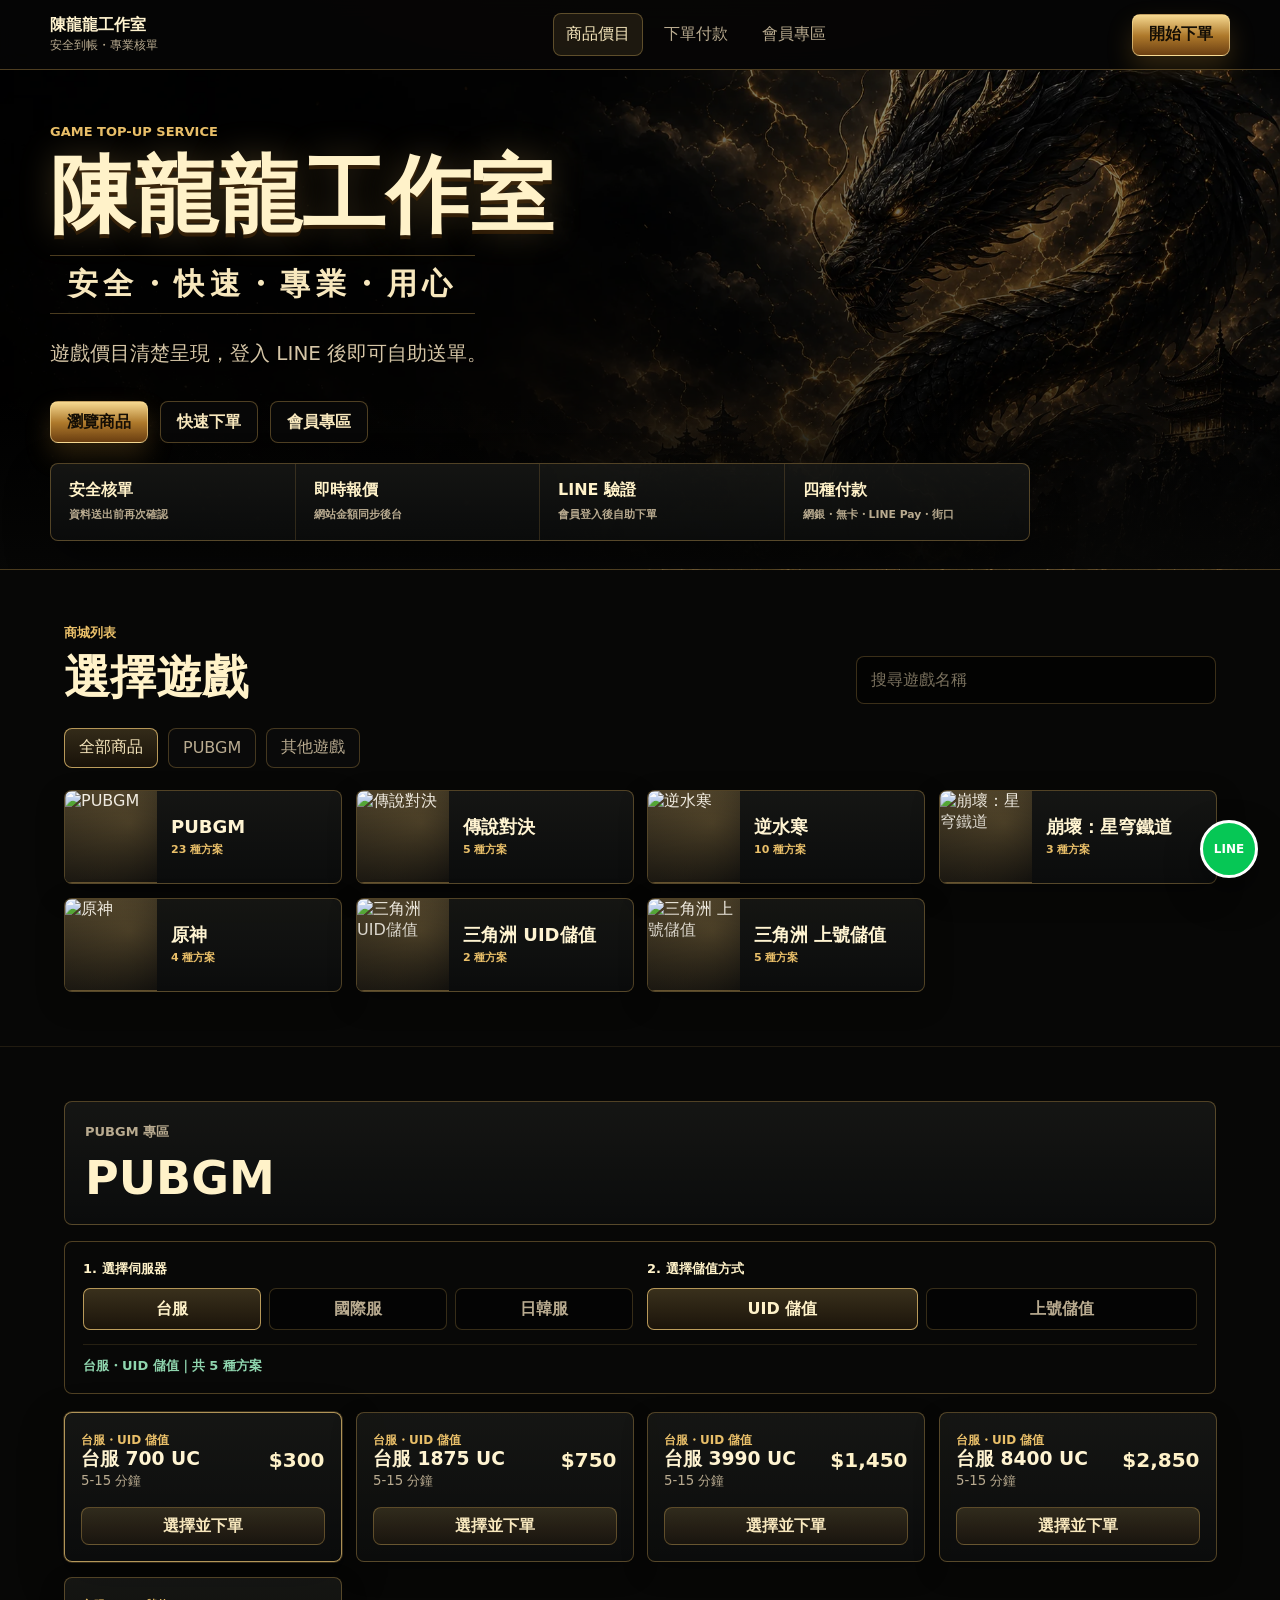
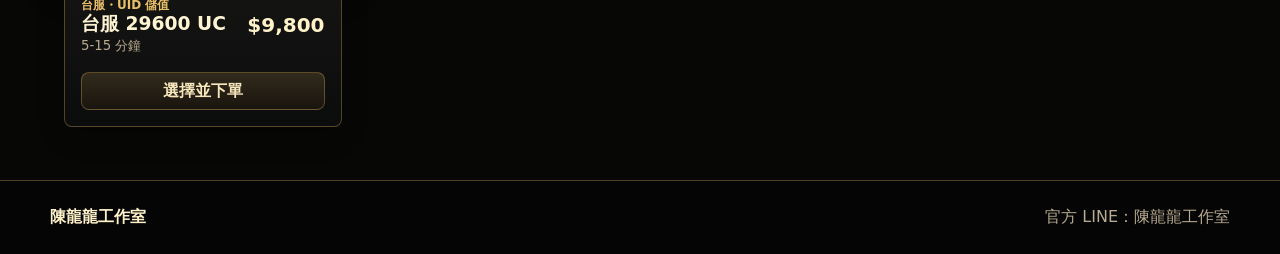
==== commit 89f3b956: "Split PUBGM login regions" ====
--- a/01_正式網站檔案/網站原始檔/index.html
+++ b/01_正式網站檔案/網站原始檔/index.html
@@ -66,7 +66,7 @@
     <link rel="dns-prefetch" href="https://script.google.com" />
     <link rel="preload" as="image" href="assets/dragon-premium-hero.webp" fetchpriority="high" />
     <link rel="stylesheet" href="styles.css?v=20260702-polish-1" />
-    <script defer src="products.js?v=20260702-main-delta-v1"></script>
+    <script defer src="products.js?v=20260702-pubgm-login-split-1"></script>
     <script defer src="line-config.js?v=20260702-main-account-v1"></script>
     <script defer src="payment-config.js?v=20260629-order-success"></script>
     <script>
@@ -214,6 +214,7 @@
             <label>
               數量
               <input id="quantity" type="number" min="1" max="20" value="1" required />
+              <small id="quantityTierHint" class="quantity-tier-hint" hidden></small>
             </label>
             <label>
               伺服器 / 區服
@@ -488,6 +489,6 @@
       </section>
     </div>
 
-    <script defer src="app.js?v=20260702-bundle-plan-1"></script>
+    <script defer src="app.js?v=20260702-pubgm-login-split-1"></script>
   </body>
 </html>
--- a/01_正式網站檔案/網站原始檔/styles.css
+++ b/01_正式網站檔案/網站原始檔/styles.css
@@ -688,6 +688,22 @@
   line-height: 1.45;
 }
 
+.quantity-tier-hint {
+  display: block;
+  margin-top: 8px;
+  padding: 9px 10px;
+  border: 1px solid rgba(233, 191, 105, .28);
+  border-radius: 8px;
+  background: rgba(233, 191, 105, .08);
+  color: #ffe8a8;
+}
+
+.quantity-tier-hint.active {
+  border-color: rgba(143, 213, 174, .48);
+  background: rgba(48, 117, 76, .18);
+  color: #c9f7d3;
+}
+
 .wide,
 .admin-wide,
 .verify-row {
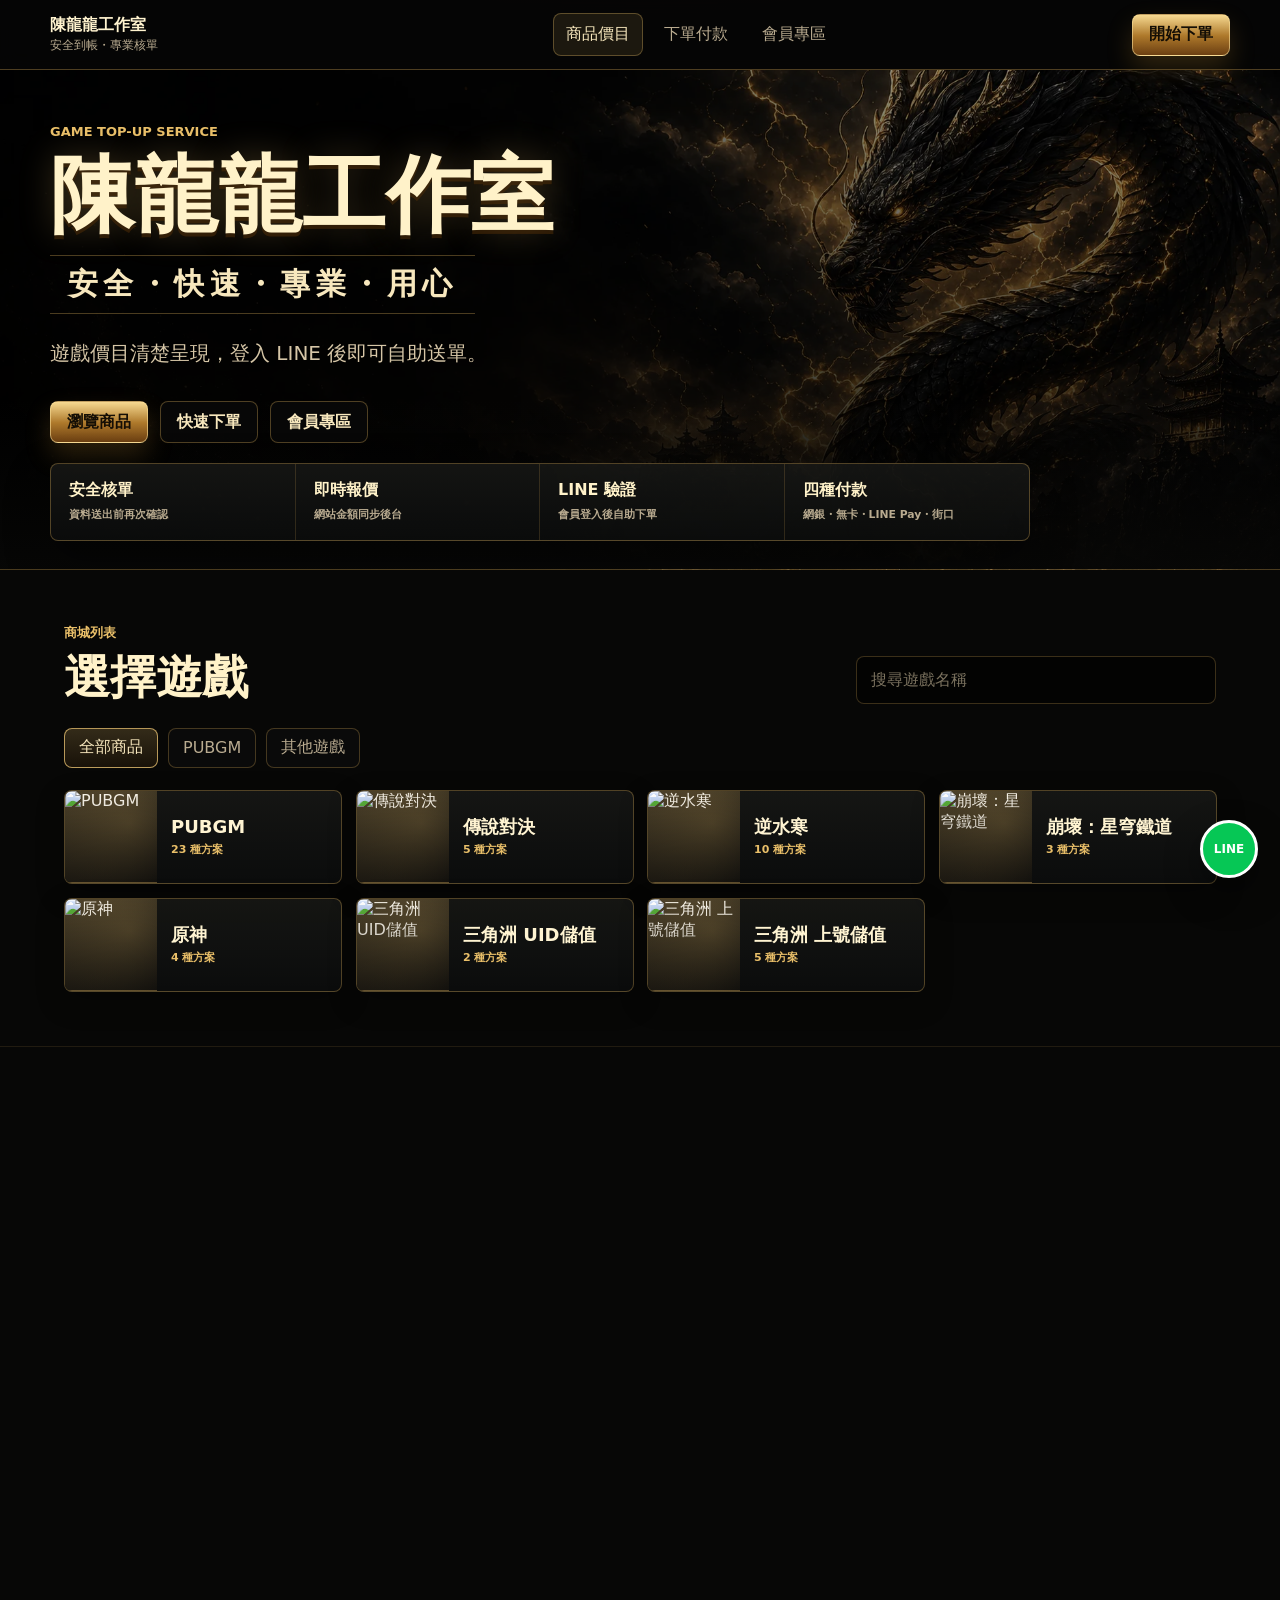
==== commit 51fbddcd: "Add editable product tier columns" ====
--- a/01_正式網站檔案/網站原始檔/index.html
+++ b/01_正式網站檔案/網站原始檔/index.html
@@ -264,7 +264,7 @@
               </button>
               <button class="pay" data-payment="無卡" type="button">
                 <strong>無卡存款</strong>
-                <small>ATM / 超商代碼</small>
+                <small>ATM / 無卡存款</small>
               </button>
               <button class="pay" data-payment="LINE Pay" type="button">
                 <strong>LINE Pay</strong>
@@ -489,6 +489,6 @@
       </section>
     </div>
 
-    <script defer src="app.js?v=20260702-pubgm-login-split-1"></script>
+    <script defer src="app.js?v=20260703-tier-columns-1"></script>
   </body>
 </html>
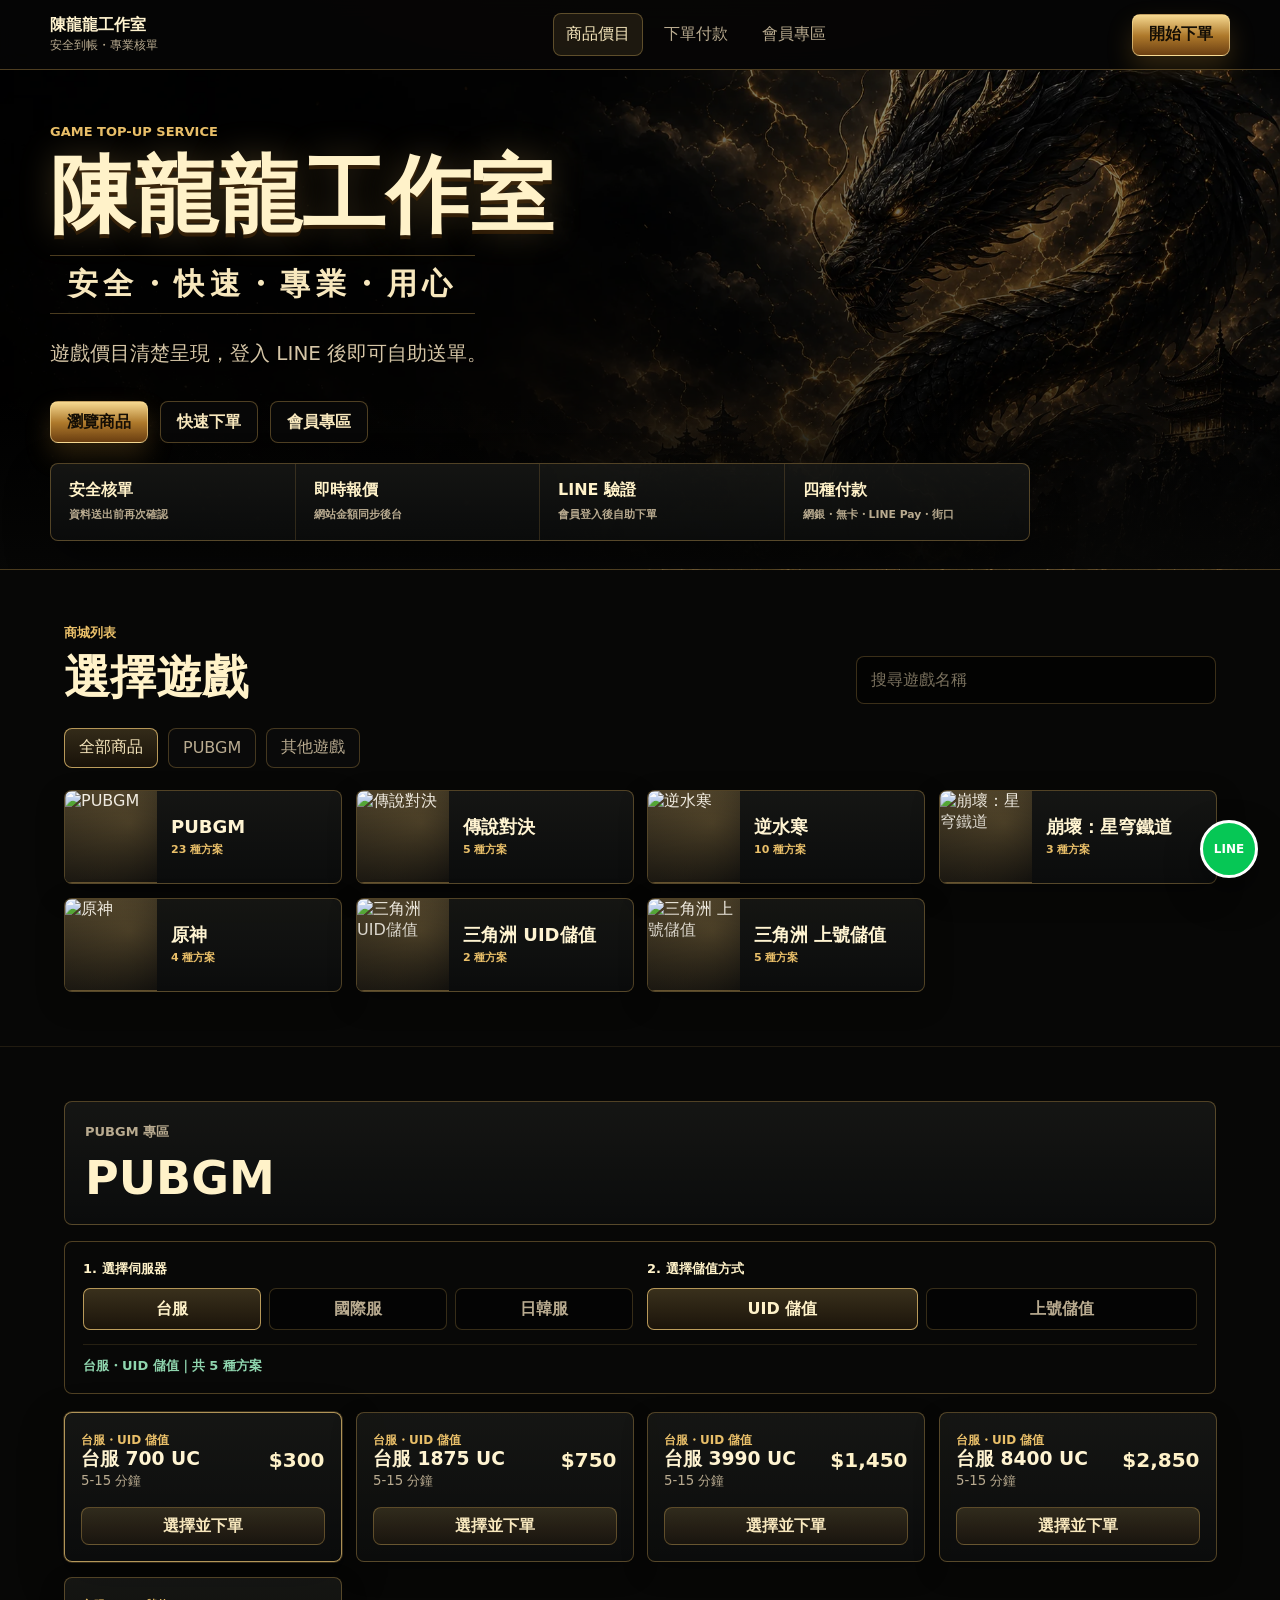
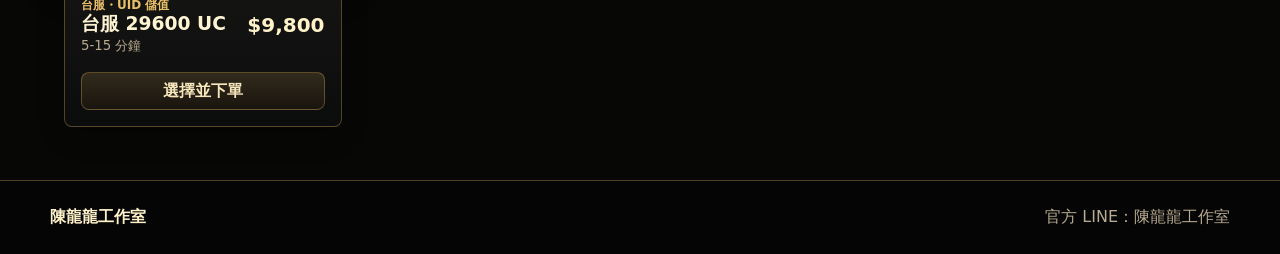
==== commit c66082ae: "Optimize order page rendering" ====
--- a/01_正式網站檔案/網站原始檔/index.html
+++ b/01_正式網站檔案/網站原始檔/index.html
@@ -64,8 +64,17 @@
     </script>
     <link rel="preconnect" href="https://static.line-scdn.net" crossorigin />
     <link rel="dns-prefetch" href="https://script.google.com" />
-    <link rel="preload" as="image" href="assets/dragon-premium-hero.webp" fetchpriority="high" />
-    <link rel="stylesheet" href="styles.css?v=20260702-polish-1" />
+    <script>
+      if (document.documentElement.dataset.page === "prices") {
+        const heroPreload = document.createElement("link");
+        heroPreload.rel = "preload";
+        heroPreload.as = "image";
+        heroPreload.href = "assets/dragon-premium-hero.webp";
+        heroPreload.fetchPriority = "high";
+        document.head.appendChild(heroPreload);
+      }
+    </script>
+    <link rel="stylesheet" href="styles.css?v=20260703-order-steps-1" />
     <script defer src="products.js?v=20260702-pubgm-login-split-1"></script>
     <script defer src="line-config.js?v=20260702-main-account-v1"></script>
     <script defer src="payment-config.js?v=20260629-order-success"></script>
@@ -170,7 +179,16 @@
             <span class="secure-badge">LINE 會員驗證</span>
           </div>
 
-          <div class="member-panel" id="lineMemberPanel">
+          <section class="order-step">
+            <div class="order-step-head">
+              <span>1</span>
+              <div>
+                <strong>選擇商品</strong>
+                <small>確認會員、遊戲、方案與數量。</small>
+              </div>
+            </div>
+
+            <div class="member-panel" id="lineMemberPanel">
             <div class="member-identity">
               <span>LINE 會員</span>
               <strong id="lineMemberName">尚未登入</strong>
@@ -196,9 +214,9 @@
             </div>
             <button class="secondary-button line-login-button" id="lineLoginButton" type="button">LINE 登入</button>
             <a class="secondary-button member-area-link" href="/member">查看會員專區</a>
-          </div>
-
-          <div class="form-grid">
+            </div>
+
+            <div class="form-grid product-grid">
             <label>
               遊戲
               <select id="gameSelect" required></select>
@@ -216,6 +234,63 @@
               <input id="quantity" type="number" min="1" max="20" value="1" required />
               <small id="quantityTierHint" class="quantity-tier-hint" hidden></small>
             </label>
+            </div>
+          </section>
+
+          <section class="order-step">
+            <div class="order-step-head">
+              <span>2</span>
+              <div>
+                <strong>選擇付款方式</strong>
+                <small>付款資訊會由官方 LINE 傳送給客人。</small>
+              </div>
+            </div>
+            <div class="payment-box">
+              <div class="payment-title">
+                <span>付款方式</span>
+                <small>選好後繼續填寫代儲資料。</small>
+              </div>
+              <div class="payment-options">
+                <button class="pay active" data-payment="網銀" type="button">
+                  <strong>網銀轉帳</strong>
+                  <small>銀行帳戶付款</small>
+                </button>
+                <button class="pay" data-payment="無卡" type="button">
+                  <strong>無卡存款</strong>
+                  <small>ATM / 無卡存款</small>
+                </button>
+                <button class="pay" data-payment="LINE Pay" type="button">
+                  <strong>LINE Pay</strong>
+                  <small>請向客服確認</small>
+                </button>
+                <button class="pay" data-payment="街口" type="button">
+                  <strong>街口支付</strong>
+                  <small>填末三碼辨識</small>
+                </button>
+              </div>
+              <label id="paymentAccountField" class="payment-account-field">
+                付款帳戶識別
+                <input id="paymentAccountKey" type="text" maxlength="80" placeholder="銀行名稱＋帳號末五碼" autocomplete="off" />
+                <small id="paymentAccountHint">只填銀行名稱與帳號末五碼，不要填完整帳號。</small>
+              </label>
+              <div class="payment-preview">
+                <small>已選付款方式</small>
+                <p id="paymentPreview">付款方式：網銀</p>
+                <strong class="payment-safety-warning">只接受本人付款，禁止第三方代付、代轉、代存。</strong>
+              </div>
+            </div>
+          </section>
+
+          <section class="order-step">
+            <div class="order-step-head">
+              <span>3</span>
+              <div>
+                <strong>填寫代儲資料</strong>
+                <small>送出前請確認 UID、伺服器與玩家名稱。</small>
+              </div>
+            </div>
+
+            <div class="form-grid player-grid">
             <label>
               伺服器 / 區服
               <input id="serverName" type="text" placeholder="例如：台服、國際服、亞服" required />
@@ -250,51 +325,16 @@
               密碼
               <input id="gameLoginPassword" type="text" maxlength="160" autocomplete="off" placeholder="請填遊戲登入密碼" />
             </label>
-          </div>
-
-          <div class="payment-box">
-            <div class="payment-title">
-              <span>付款方式</span>
-              <small>選好後送出訂單，付款資訊會由官方 LINE 傳送。</small>
-            </div>
-            <div class="payment-options">
-              <button class="pay active" data-payment="網銀" type="button">
-                <strong>網銀轉帳</strong>
-                <small>銀行帳戶付款</small>
-              </button>
-              <button class="pay" data-payment="無卡" type="button">
-                <strong>無卡存款</strong>
-                <small>ATM / 無卡存款</small>
-              </button>
-              <button class="pay" data-payment="LINE Pay" type="button">
-                <strong>LINE Pay</strong>
-                <small>請向客服確認</small>
-              </button>
-              <button class="pay" data-payment="街口" type="button">
-                <strong>街口支付</strong>
-                <small>填末三碼辨識</small>
-              </button>
-            </div>
-            <label id="paymentAccountField" class="payment-account-field">
-              付款帳戶識別
-              <input id="paymentAccountKey" type="text" maxlength="80" placeholder="銀行名稱＋帳號末五碼" autocomplete="off" />
-              <small id="paymentAccountHint">只填銀行名稱與帳號末五碼，不要填完整帳號。</small>
-            </label>
-            <div class="payment-preview">
-              <small>已選付款方式</small>
-              <p id="paymentPreview">付款方式：網銀</p>
-              <strong class="payment-safety-warning">只接受本人付款，禁止第三方代付、代轉、代存。</strong>
-            </div>
-          </div>
-
-          <p class="verify-status" id="verifyStatus">請先登入 LINE 會員後再下單。</p>
-
-          <label class="wide">
-            備註
-            <textarea id="notes" rows="4" placeholder="可填付款後五碼、特殊需求或客服備註"></textarea>
-          </label>
-
-          <section class="terms-confirmation" aria-labelledby="termsTitle">
+            </div>
+
+            <p class="verify-status" id="verifyStatus">請先登入 LINE 會員後再下單。</p>
+
+            <label class="wide">
+              備註
+              <textarea id="notes" rows="4" placeholder="可填付款後五碼、特殊需求或客服備註"></textarea>
+            </label>
+
+            <section class="terms-confirmation" aria-labelledby="termsTitle">
             <div class="terms-confirmation-head">
               <div>
                 <span>下單前必讀</span>
@@ -311,14 +351,15 @@
               <input id="ageConfirmed" type="checkbox" required />
               <span>我確認本人已滿 18 歲；若未滿 18 歲，已事先取得法定代理人同意後下單。</span>
             </label>
+            </section>
+
+            <label class="check-row">
+              <input id="policy" type="checkbox" required />
+              <span>我確認遊戲、伺服器、UID 與方案皆正確；若填寫錯誤導致儲值問題，需自行承擔責任。</span>
+            </label>
+
+            <button class="submit-btn" type="submit">送出訂單</button>
           </section>
-
-          <label class="check-row">
-            <input id="policy" type="checkbox" required />
-            <span>我確認遊戲、伺服器、UID 與方案皆正確；若填寫錯誤導致儲值問題，需自行承擔責任。</span>
-          </label>
-
-          <button class="submit-btn" type="submit">送出訂單</button>
         </form>
 
         <aside class="summary" aria-live="polite">
@@ -489,6 +530,6 @@
       </section>
     </div>
 
-    <script defer src="app.js?v=20260703-tier-columns-1"></script>
+    <script defer src="app.js?v=20260703-performance-1"></script>
   </body>
 </html>
--- a/01_正式網站檔案/網站原始檔/styles.css
+++ b/01_正式網站檔案/網站原始檔/styles.css
@@ -563,6 +563,56 @@
   border-radius: 8px;
 }
 
+.order-form {
+  display: grid;
+  gap: 18px;
+}
+
+.order-step {
+  display: grid;
+  gap: 16px;
+  padding: 18px;
+  border: 1px solid rgba(218, 174, 88, .18);
+  border-radius: 8px;
+  background: rgba(0, 0, 0, .18);
+}
+
+.order-step-head {
+  display: flex;
+  align-items: center;
+  gap: 12px;
+}
+
+.order-step-head > span {
+  flex: 0 0 auto;
+  width: 34px;
+  height: 34px;
+  display: grid;
+  place-items: center;
+  border: 1px solid rgba(233, 191, 105, .5);
+  border-radius: 50%;
+  color: var(--ink);
+  font-weight: 900;
+}
+
+.order-step-head strong,
+.terms-confirmation-head strong {
+  color: #fff2c9;
+}
+
+.order-step-head small {
+  display: block;
+  margin-top: 3px;
+  color: var(--muted);
+  font-weight: 700;
+  line-height: 1.45;
+}
+
+.order-step > .submit-btn {
+  width: 100%;
+  min-height: 54px;
+}
+
 .form-grid,
 .admin-form {
   display: grid;
@@ -722,7 +772,7 @@
   align-items: center;
   justify-content: space-between;
   gap: 14px;
-  margin-bottom: 18px;
+  margin-bottom: 0;
   padding: 16px;
   border: 1px solid rgba(218, 174, 88, .24);
   border-radius: 8px;
@@ -1073,7 +1123,7 @@
 .payment-box {
   display: grid;
   gap: 12px;
-  margin: 14px 0 8px;
+  margin: 0;
   padding: 16px;
   border: 1px solid rgba(218, 174, 88, .24);
   border-radius: 8px;
@@ -1399,10 +1449,8 @@
     min-height: 60px;
   }
 
-  .order-form > .submit-btn {
-    position: sticky;
-    bottom: 12px;
-    z-index: 8;
+  .order-step > .submit-btn {
+    position: static;
     width: 100%;
     min-height: 54px;
   }
